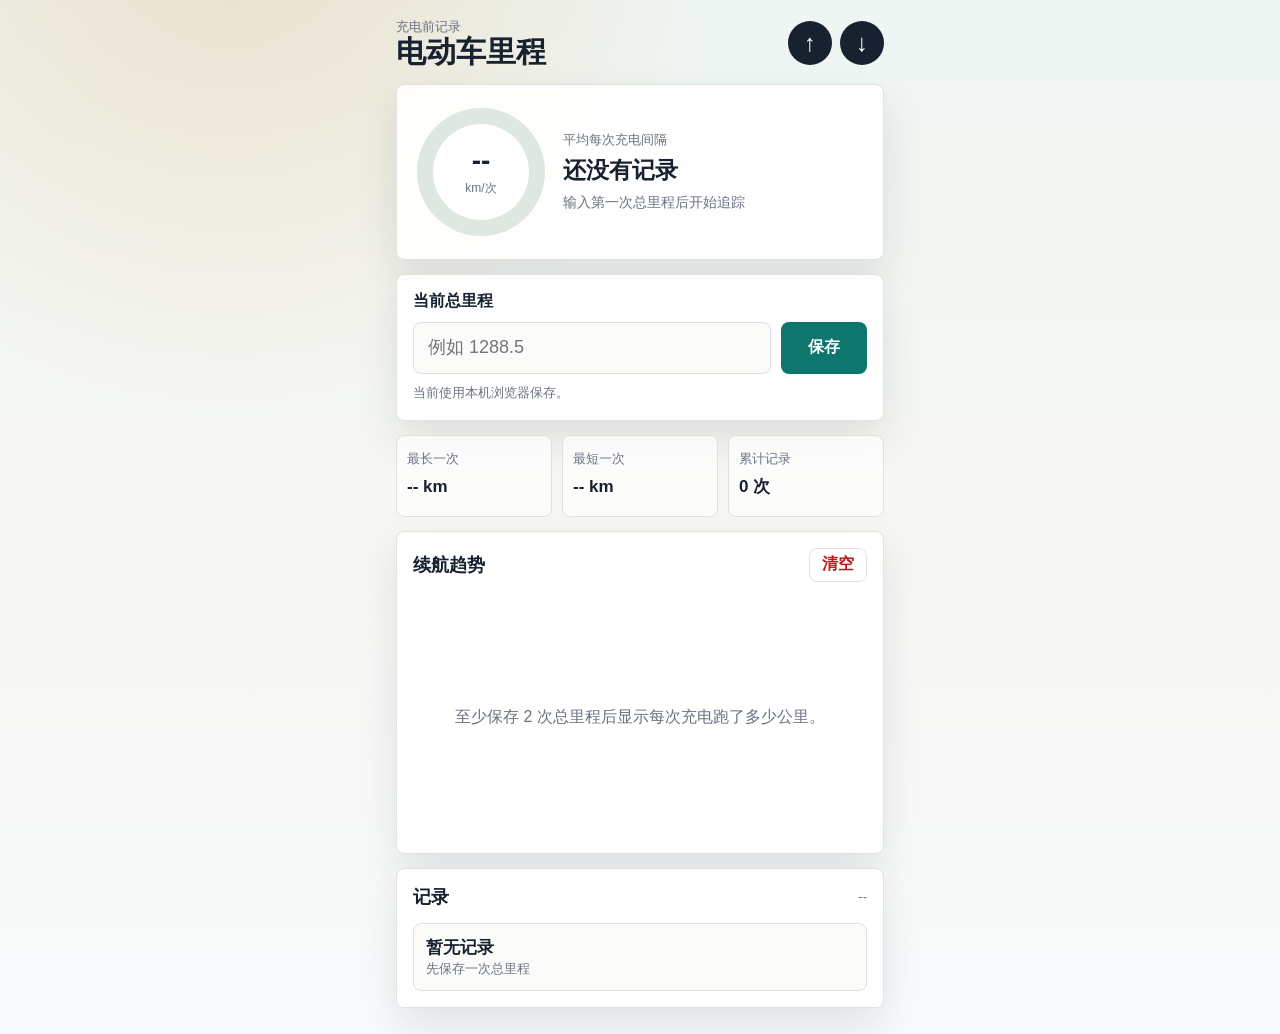
==== index.html @ 2bddc366 "Add files via upload" ====
<!doctype html>
<html lang="zh-CN">
  <head>
    <meta charset="UTF-8" />
    <meta name="viewport" content="width=device-width, initial-scale=1.0, viewport-fit=cover" />
    <meta name="theme-color" content="#111827" />
    <title>电动车充电里程记录</title>
    <link rel="stylesheet" href="./styles.css" />
  </head>
  <body>
    <main class="app-shell">
      <header class="topbar">
        <div>
          <p class="eyebrow">充电前记录</p>
          <h1>电动车里程</h1>
        </div>
        <div class="top-actions">
          <button class="icon-button" id="importBtn" type="button" aria-label="导入 JSON" title="导入 JSON">
            <span aria-hidden="true">↑</span>
          </button>
          <button class="icon-button" id="exportBtn" type="button" aria-label="导出数据" title="导出数据">
            <span aria-hidden="true">↓</span>
          </button>
          <input id="importFile" type="file" accept="application/json,.json" hidden />
        </div>
      </header>

      <section class="hero-panel" aria-label="本次统计">
        <div class="gauge" aria-hidden="true">
          <div class="gauge-ring">
            <span id="avgDistance">--</span>
            <small>km/次</small>
          </div>
        </div>
        <div class="hero-copy">
          <p>平均每次充电间隔</p>
          <strong id="latestDistance">还没有记录</strong>
          <span id="recordCount">输入第一次总里程后开始追踪</span>
        </div>
      </section>

      <form class="entry-form" id="entryForm" autocomplete="off">
        <label for="mileageInput">当前总里程</label>
        <div class="input-row">
          <input id="mileageInput" name="mileage" type="number" inputmode="decimal" min="0" step="0.1" placeholder="例如 1288.5" required />
          <button type="submit">保存</button>
        </div>
        <p class="form-note" id="formNote">每次充电前输入仪表盘上的总里程。</p>
      </form>

      <section class="stats-grid" aria-label="汇总数据">
        <article>
          <span>最长一次</span>
          <strong id="bestRun">-- km</strong>
        </article>
        <article>
          <span>最短一次</span>
          <strong id="shortRun">-- km</strong>
        </article>
        <article>
          <span>累计记录</span>
          <strong id="totalRecords">0 次</strong>
        </article>
      </section>

      <section class="chart-section" aria-label="每次充电里程图表">
        <div class="section-head">
          <h2>续航趋势</h2>
          <button class="ghost-button" id="clearBtn" type="button">清空</button>
        </div>
        <div class="chart-wrap">
          <canvas id="rangeChart" width="680" height="360"></canvas>
          <p class="empty-chart" id="emptyChart">至少保存 2 次总里程后显示每次充电跑了多少公里。</p>
        </div>
      </section>

      <section class="history-section" aria-label="历史记录">
        <div class="section-head">
          <h2>记录</h2>
          <span id="lastUpdated">--</span>
        </div>
        <ol class="history-list" id="historyList"></ol>
      </section>
    </main>

    <script src="./app.js"></script>
  </body>
</html>
---- styles.css ----
:root {
  color-scheme: light;
  --bg: #f6f7f2;
  --ink: #18212f;
  --muted: #6b7280;
  --panel: #ffffff;
  --line: #dde2da;
  --accent: #0f766e;
  --accent-dark: #115e59;
  --warm: #d97706;
  --danger: #b91c1c;
  --shadow: 0 18px 42px rgba(24, 33, 47, 0.1);
}

* {
  box-sizing: border-box;
}

body {
  margin: 0;
  min-height: 100vh;
  background:
    radial-gradient(circle at 18% -8%, rgba(217, 119, 6, 0.16), transparent 32%),
    linear-gradient(180deg, #eef5f2 0%, var(--bg) 48%, #f8fafc 100%);
  color: var(--ink);
  font-family: -apple-system, BlinkMacSystemFont, "Segoe UI", sans-serif;
}

button,
input {
  font: inherit;
}

.app-shell {
  width: min(100%, 520px);
  min-height: 100vh;
  margin: 0 auto;
  padding: max(18px, env(safe-area-inset-top)) 16px max(26px, env(safe-area-inset-bottom));
}

.topbar,
.top-actions,
.section-head,
.input-row,
.history-item {
  display: flex;
  align-items: center;
}

.topbar {
  justify-content: space-between;
  gap: 14px;
  margin-bottom: 16px;
}

.top-actions {
  flex: 0 0 auto;
  gap: 8px;
}

.eyebrow,
.hero-copy p,
.stats-grid span,
.section-head span,
.history-date,
.form-note {
  margin: 0;
  color: var(--muted);
  font-size: 13px;
}

h1,
h2 {
  margin: 0;
  letter-spacing: 0;
}

h1 {
  font-size: 30px;
  line-height: 1.05;
}

h2 {
  font-size: 18px;
}

.icon-button,
.ghost-button,
.input-row button {
  border: 0;
  cursor: pointer;
  -webkit-tap-highlight-color: transparent;
}

.icon-button {
  width: 44px;
  height: 44px;
  border-radius: 50%;
  background: var(--ink);
  color: #fff;
  font-size: 24px;
  line-height: 1;
}

.hero-panel,
.entry-form,
.chart-section,
.history-section {
  background: rgba(255, 255, 255, 0.9);
  border: 1px solid rgba(221, 226, 218, 0.9);
  box-shadow: var(--shadow);
}

.hero-panel {
  display: grid;
  grid-template-columns: 128px 1fr;
  gap: 18px;
  align-items: center;
  min-height: 176px;
  padding: 20px;
  border-radius: 8px;
}

.gauge {
  width: 128px;
  aspect-ratio: 1;
  display: grid;
  place-items: center;
  border-radius: 50%;
  background: conic-gradient(var(--accent) var(--gauge-value, 0deg), #dfe7e1 0);
}

.gauge-ring {
  width: 96px;
  aspect-ratio: 1;
  display: grid;
  place-items: center;
  align-content: center;
  border-radius: 50%;
  background: #fff;
}

.gauge-ring span {
  font-size: 28px;
  font-weight: 800;
  line-height: 1;
}

.gauge-ring small {
  color: var(--muted);
  font-size: 12px;
  margin-top: 5px;
}

.hero-copy strong {
  display: block;
  margin: 8px 0;
  font-size: 23px;
  line-height: 1.18;
}

.hero-copy span {
  color: var(--muted);
  font-size: 14px;
  line-height: 1.35;
}

.entry-form {
  margin-top: 14px;
  padding: 16px;
  border-radius: 8px;
}

.entry-form label {
  display: block;
  margin-bottom: 10px;
  font-weight: 700;
}

.input-row {
  gap: 10px;
}

.input-row input {
  min-width: 0;
  width: 100%;
  height: 52px;
  border: 1px solid var(--line);
  border-radius: 8px;
  padding: 0 14px;
  background: #fbfcfa;
  color: var(--ink);
  font-size: 18px;
  outline: none;
}

.input-row input:focus {
  border-color: var(--accent);
  box-shadow: 0 0 0 3px rgba(15, 118, 110, 0.12);
}

.input-row button {
  width: 86px;
  height: 52px;
  flex: 0 0 86px;
  border-radius: 8px;
  background: var(--accent);
  color: #fff;
  font-weight: 800;
}

.input-row button:active,
.icon-button:active,
.ghost-button:active {
  transform: translateY(1px);
}

.form-note {
  min-height: 20px;
  margin-top: 10px;
}

.form-note.error {
  color: var(--danger);
}

.stats-grid {
  display: grid;
  grid-template-columns: repeat(3, minmax(0, 1fr));
  gap: 10px;
  margin: 14px 0;
}

.stats-grid article {
  min-height: 82px;
  padding: 13px 10px;
  border-radius: 8px;
  border: 1px solid var(--line);
  background: rgba(255, 255, 255, 0.72);
}

.stats-grid strong {
  display: block;
  margin-top: 9px;
  font-size: 17px;
  line-height: 1.16;
}

.chart-section,
.history-section {
  padding: 16px;
  border-radius: 8px;
}

.history-section {
  margin-top: 14px;
}

.section-head {
  justify-content: space-between;
  gap: 12px;
  margin-bottom: 14px;
}

.ghost-button {
  min-width: 58px;
  height: 34px;
  border: 1px solid var(--line);
  border-radius: 8px;
  background: #fff;
  color: var(--danger);
  font-weight: 700;
}

.chart-wrap {
  position: relative;
  width: 100%;
  aspect-ratio: 1.88;
  min-height: 190px;
}

#rangeChart {
  width: 100%;
  height: 100%;
}

.empty-chart {
  position: absolute;
  inset: 0;
  display: grid;
  place-items: center;
  margin: 0;
  padding: 22px;
  color: var(--muted);
  text-align: center;
  line-height: 1.45;
}

.history-list {
  display: grid;
  gap: 10px;
  margin: 0;
  padding: 0;
  list-style: none;
}

.history-item {
  justify-content: space-between;
  gap: 12px;
  min-height: 62px;
  padding: 12px;
  border: 1px solid var(--line);
  border-radius: 8px;
  background: #fbfcfa;
}

.history-main strong,
.history-delta {
  display: block;
}

.history-main strong {
  font-size: 17px;
}

.history-delta {
  color: var(--accent-dark);
  font-weight: 800;
  white-space: nowrap;
}

.delete-record {
  width: 36px;
  height: 36px;
  flex: 0 0 36px;
  border: 0;
  border-radius: 50%;
  background: #f3f4f6;
  color: var(--muted);
  font-size: 20px;
  cursor: pointer;
}

@media (max-width: 380px) {
  .hero-panel {
    grid-template-columns: 106px 1fr;
    gap: 14px;
    padding: 16px;
  }

  .gauge {
    width: 106px;
  }

  .gauge-ring {
    width: 78px;
  }

  .gauge-ring span {
    font-size: 23px;
  }

  .hero-copy strong {
    font-size: 20px;
  }

  .stats-grid strong {
    font-size: 15px;
  }
}
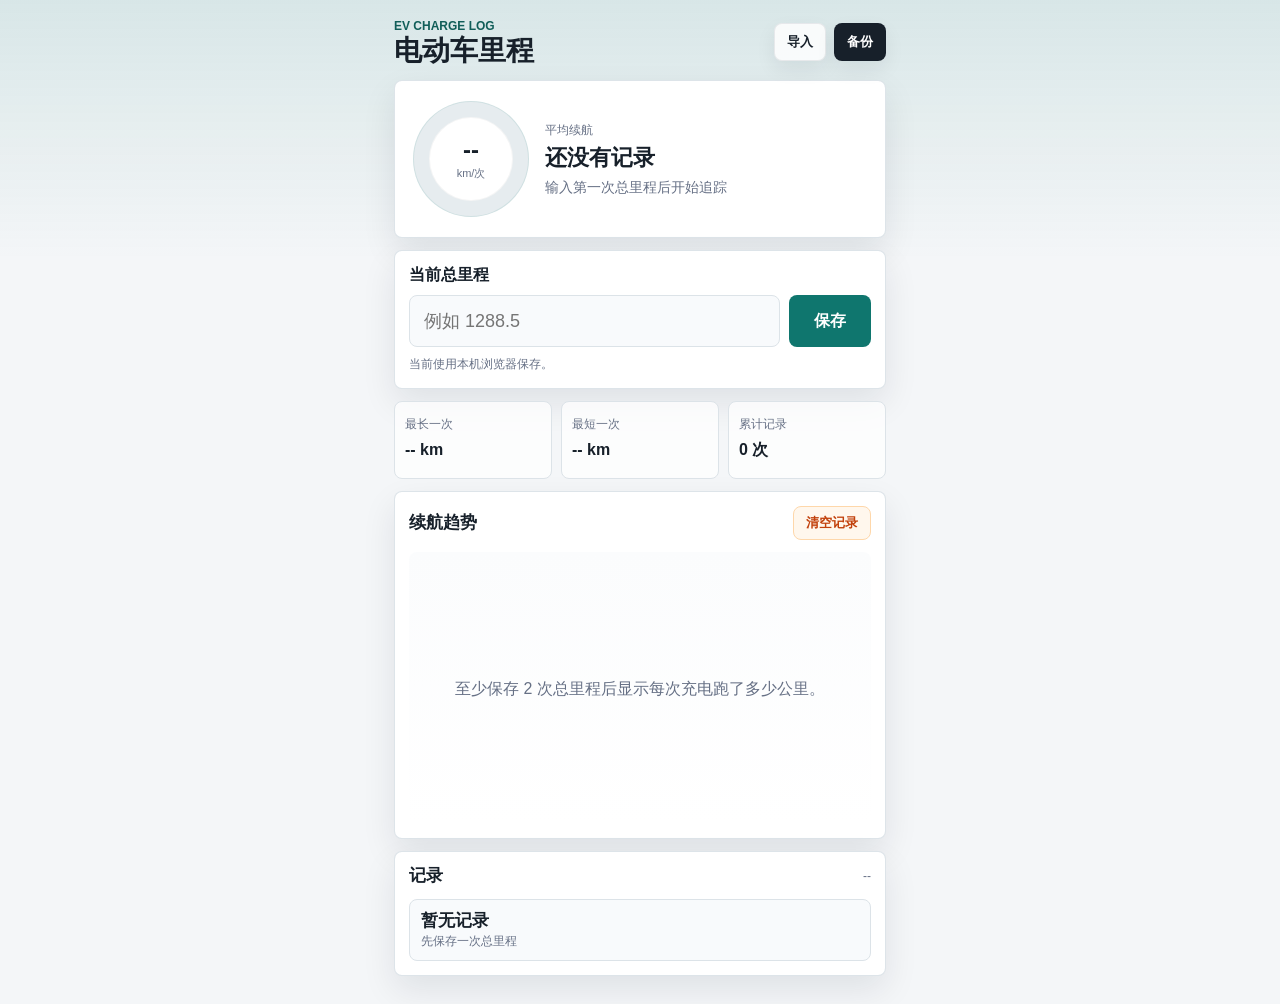
==== commit 3c066c69: "Add files via upload" ====
--- a/index.html
+++ b/index.html
@@ -11,16 +11,12 @@
     <main class="app-shell">
       <header class="topbar">
         <div>
-          <p class="eyebrow">充电前记录</p>
+          <p class="eyebrow">EV CHARGE LOG</p>
           <h1>电动车里程</h1>
         </div>
         <div class="top-actions">
-          <button class="icon-button" id="importBtn" type="button" aria-label="导入 JSON" title="导入 JSON">
-            <span aria-hidden="true">↑</span>
-          </button>
-          <button class="icon-button" id="exportBtn" type="button" aria-label="导出数据" title="导出数据">
-            <span aria-hidden="true">↓</span>
-          </button>
+          <button class="icon-button" id="importBtn" type="button" aria-label="导入 JSON" title="导入 JSON">导入</button>
+          <button class="icon-button primary" id="exportBtn" type="button" aria-label="导出数据" title="导出数据">备份</button>
           <input id="importFile" type="file" accept="application/json,.json" hidden />
         </div>
       </header>
@@ -33,7 +29,7 @@
           </div>
         </div>
         <div class="hero-copy">
-          <p>平均每次充电间隔</p>
+          <p>平均续航</p>
           <strong id="latestDistance">还没有记录</strong>
           <span id="recordCount">输入第一次总里程后开始追踪</span>
         </div>
@@ -66,7 +62,7 @@
       <section class="chart-section" aria-label="每次充电里程图表">
         <div class="section-head">
           <h2>续航趋势</h2>
-          <button class="ghost-button" id="clearBtn" type="button">清空</button>
+          <button class="ghost-button" id="clearBtn" type="button">清空记录</button>
         </div>
         <div class="chart-wrap">
           <canvas id="rangeChart" width="680" height="360"></canvas>
--- a/styles.css
+++ b/styles.css
@@ -1,27 +1,35 @@
 :root {
   color-scheme: light;
-  --bg: #f6f7f2;
-  --ink: #18212f;
-  --muted: #6b7280;
-  --panel: #ffffff;
-  --line: #dde2da;
+  --bg: #f4f6f8;
+  --surface: #ffffff;
+  --surface-soft: #f8fafc;
+  --ink: #17202a;
+  --muted: #667085;
+  --line: #dce3e8;
   --accent: #0f766e;
-  --accent-dark: #115e59;
-  --warm: #d97706;
-  --danger: #b91c1c;
-  --shadow: 0 18px 42px rgba(24, 33, 47, 0.1);
+  --accent-strong: #115e59;
+  --accent-soft: #e2f4f1;
+  --blue: #2563eb;
+  --amber: #d97706;
+  --danger: #c2410c;
+  --shadow: 0 14px 34px rgba(15, 23, 42, 0.09);
 }
 
 * {
   box-sizing: border-box;
+}
+
+html {
+  min-height: 100%;
+  background: var(--bg);
 }
 
 body {
   margin: 0;
   min-height: 100vh;
   background:
-    radial-gradient(circle at 18% -8%, rgba(217, 119, 6, 0.16), transparent 32%),
-    linear-gradient(180deg, #eef5f2 0%, var(--bg) 48%, #f8fafc 100%);
+    linear-gradient(180deg, rgba(15, 118, 110, 0.12) 0, rgba(15, 118, 110, 0) 260px),
+    var(--bg);
   color: var(--ink);
   font-family: -apple-system, BlinkMacSystemFont, "Segoe UI", sans-serif;
 }
@@ -29,13 +37,18 @@
 button,
 input {
   font: inherit;
+}
+
+button {
+  cursor: pointer;
+  -webkit-tap-highlight-color: transparent;
 }
 
 .app-shell {
   width: min(100%, 520px);
   min-height: 100vh;
   margin: 0 auto;
-  padding: max(18px, env(safe-area-inset-top)) 16px max(26px, env(safe-area-inset-bottom));
+  padding: max(18px, env(safe-area-inset-top)) 14px max(28px, env(safe-area-inset-bottom));
 }
 
 .topbar,
@@ -49,8 +62,8 @@
 
 .topbar {
   justify-content: space-between;
-  gap: 14px;
-  margin-bottom: 16px;
+  gap: 12px;
+  margin-bottom: 14px;
 }
 
 .top-actions {
@@ -66,7 +79,13 @@
 .form-note {
   margin: 0;
   color: var(--muted);
-  font-size: 13px;
+  font-size: 12px;
+  line-height: 1.35;
+}
+
+.eyebrow {
+  color: var(--accent-strong);
+  font-weight: 800;
 }
 
 h1,
@@ -76,109 +95,128 @@
 }
 
 h1 {
-  font-size: 30px;
-  line-height: 1.05;
+  margin-top: 2px;
+  font-size: 28px;
+  line-height: 1.08;
 }
 
 h2 {
-  font-size: 18px;
+  font-size: 17px;
+  line-height: 1.2;
 }
 
 .icon-button,
 .ghost-button,
-.input-row button {
+.input-row button,
+.delete-record {
   border: 0;
-  cursor: pointer;
-  -webkit-tap-highlight-color: transparent;
 }
 
 .icon-button {
-  width: 44px;
-  height: 44px;
-  border-radius: 50%;
+  min-width: 48px;
+  height: 38px;
+  padding: 0 12px;
+  border-radius: 8px;
+  background: rgba(255, 255, 255, 0.82);
+  border: 1px solid rgba(15, 23, 42, 0.08);
+  color: var(--ink);
+  font-size: 13px;
+  font-weight: 800;
+  box-shadow: 0 8px 20px rgba(15, 23, 42, 0.07);
+}
+
+.icon-button.primary {
   background: var(--ink);
   color: #fff;
-  font-size: 24px;
-  line-height: 1;
 }
 
 .hero-panel,
 .entry-form,
 .chart-section,
 .history-section {
-  background: rgba(255, 255, 255, 0.9);
-  border: 1px solid rgba(221, 226, 218, 0.9);
+  background: var(--surface);
+  border: 1px solid rgba(220, 227, 232, 0.95);
+  border-radius: 8px;
   box-shadow: var(--shadow);
 }
 
 .hero-panel {
   display: grid;
-  grid-template-columns: 128px 1fr;
-  gap: 18px;
+  grid-template-columns: 116px minmax(0, 1fr);
+  gap: 16px;
   align-items: center;
-  min-height: 176px;
-  padding: 20px;
-  border-radius: 8px;
+  min-height: 158px;
+  padding: 18px;
 }
 
 .gauge {
-  width: 128px;
+  width: 116px;
   aspect-ratio: 1;
   display: grid;
   place-items: center;
   border-radius: 50%;
-  background: conic-gradient(var(--accent) var(--gauge-value, 0deg), #dfe7e1 0);
+  background: conic-gradient(var(--accent) var(--gauge-value, 0deg), #e6ecef 0);
+  box-shadow: inset 0 0 0 1px rgba(15, 118, 110, 0.1);
 }
 
 .gauge-ring {
-  width: 96px;
+  width: 84px;
   aspect-ratio: 1;
   display: grid;
   place-items: center;
   align-content: center;
   border-radius: 50%;
   background: #fff;
+  box-shadow: inset 0 0 0 1px rgba(15, 23, 42, 0.04);
 }
 
 .gauge-ring span {
-  font-size: 28px;
-  font-weight: 800;
+  max-width: 72px;
+  overflow: hidden;
+  font-size: 24px;
+  font-weight: 900;
   line-height: 1;
+  text-overflow: ellipsis;
+  white-space: nowrap;
 }
 
 .gauge-ring small {
+  margin-top: 4px;
   color: var(--muted);
-  font-size: 12px;
-  margin-top: 5px;
+  font-size: 11px;
+}
+
+.hero-copy {
+  min-width: 0;
 }
 
 .hero-copy strong {
   display: block;
-  margin: 8px 0;
-  font-size: 23px;
+  margin: 7px 0;
+  font-size: 22px;
   line-height: 1.18;
 }
 
 .hero-copy span {
+  display: block;
   color: var(--muted);
   font-size: 14px;
   line-height: 1.35;
 }
 
 .entry-form {
-  margin-top: 14px;
-  padding: 16px;
-  border-radius: 8px;
+  margin-top: 12px;
+  padding: 14px;
 }
 
 .entry-form label {
   display: block;
-  margin-bottom: 10px;
-  font-weight: 700;
+  margin-bottom: 9px;
+  font-weight: 800;
 }
 
 .input-row {
-  gap: 10px;
+  gap: 9px;
 }
 
 .input-row input {
@@ -188,7 +226,7 @@
   border: 1px solid var(--line);
   border-radius: 8px;
   padding: 0 14px;
-  background: #fbfcfa;
+  background: var(--surface-soft);
   color: var(--ink);
   font-size: 18px;
   outline: none;
@@ -196,87 +234,94 @@
 
 .input-row input:focus {
   border-color: var(--accent);
-  box-shadow: 0 0 0 3px rgba(15, 118, 110, 0.12);
+  box-shadow: 0 0 0 4px rgba(15, 118, 110, 0.12);
 }
 
 .input-row button {
-  width: 86px;
+  width: 82px;
   height: 52px;
-  flex: 0 0 86px;
+  flex: 0 0 82px;
   border-radius: 8px;
   background: var(--accent);
   color: #fff;
-  font-weight: 800;
+  font-weight: 900;
 }
 
 .input-row button:active,
 .icon-button:active,
-.ghost-button:active {
+.ghost-button:active,
+.delete-record:active {
   transform: translateY(1px);
 }
 
 .form-note {
-  min-height: 20px;
-  margin-top: 10px;
+  min-height: 18px;
+  margin-top: 9px;
 }
 
 .form-note.error {
   color: var(--danger);
+  font-weight: 700;
 }
 
 .stats-grid {
   display: grid;
   grid-template-columns: repeat(3, minmax(0, 1fr));
-  gap: 10px;
-  margin: 14px 0;
+  gap: 9px;
+  margin: 12px 0;
 }
 
 .stats-grid article {
-  min-height: 82px;
-  padding: 13px 10px;
+  min-height: 78px;
+  padding: 12px 10px;
   border-radius: 8px;
   border: 1px solid var(--line);
-  background: rgba(255, 255, 255, 0.72);
+  background: rgba(255, 255, 255, 0.76);
 }
 
 .stats-grid strong {
   display: block;
-  margin-top: 9px;
-  font-size: 17px;
+  margin-top: 8px;
+  font-size: 16px;
   line-height: 1.16;
+  overflow-wrap: anywhere;
 }
 
 .chart-section,
 .history-section {
-  padding: 16px;
-  border-radius: 8px;
+  padding: 14px;
 }
 
 .history-section {
-  margin-top: 14px;
+  margin-top: 12px;
 }
 
 .section-head {
   justify-content: space-between;
   gap: 12px;
-  margin-bottom: 14px;
+  margin-bottom: 12px;
 }
 
 .ghost-button {
-  min-width: 58px;
+  min-width: 78px;
   height: 34px;
-  border: 1px solid var(--line);
-  border-radius: 8px;
-  background: #fff;
+  padding: 0 10px;
+  border: 1px solid #fed7aa;
+  border-radius: 8px;
+  background: #fff7ed;
   color: var(--danger);
-  font-weight: 700;
+  font-size: 13px;
+  font-weight: 800;
 }
 
 .chart-wrap {
   position: relative;
   width: 100%;
-  aspect-ratio: 1.88;
-  min-height: 190px;
+  aspect-ratio: 1.7;
+  min-height: 206px;
+  border-radius: 8px;
+  background: linear-gradient(180deg, #fbfcfd 0%, #ffffff 100%);
+  overflow: hidden;
 }
 
 #rangeChart {
@@ -298,7 +343,7 @@
 
 .history-list {
   display: grid;
-  gap: 10px;
+  gap: 9px;
   margin: 0;
   padding: 0;
   list-style: none;
@@ -306,12 +351,16 @@
 
 .history-item {
   justify-content: space-between;
-  gap: 12px;
+  gap: 10px;
   min-height: 62px;
-  padding: 12px;
+  padding: 11px;
   border: 1px solid var(--line);
   border-radius: 8px;
-  background: #fbfcfa;
+  background: var(--surface-soft);
+}
+
+.history-main {
+  min-width: 0;
 }
 
 .history-main strong,
@@ -321,50 +370,83 @@
 
 .history-main strong {
   font-size: 17px;
+  line-height: 1.22;
 }
 
 .history-delta {
-  color: var(--accent-dark);
-  font-weight: 800;
+  color: var(--accent-strong);
+  font-weight: 900;
   white-space: nowrap;
 }
 
 .delete-record {
-  width: 36px;
-  height: 36px;
-  flex: 0 0 36px;
-  border: 0;
-  border-radius: 50%;
-  background: #f3f4f6;
+  width: 34px;
+  height: 34px;
+  flex: 0 0 34px;
+  border-radius: 8px;
+  background: #edf1f4;
   color: var(--muted);
   font-size: 20px;
-  cursor: pointer;
+  line-height: 1;
 }
 
 @media (max-width: 380px) {
+  .app-shell {
+    padding-left: 12px;
+    padding-right: 12px;
+  }
+
+  h1 {
+    font-size: 25px;
+  }
+
+  .topbar {
+    align-items: flex-start;
+  }
+
+  .top-actions {
+    gap: 6px;
+  }
+
+  .icon-button {
+    min-width: 44px;
+    height: 36px;
+    padding: 0 9px;
+    font-size: 12px;
+  }
+
   .hero-panel {
-    grid-template-columns: 106px 1fr;
-    gap: 14px;
-    padding: 16px;
+    grid-template-columns: 98px minmax(0, 1fr);
+    gap: 13px;
+    padding: 14px;
   }
 
   .gauge {
-    width: 106px;
+    width: 98px;
   }
 
   .gauge-ring {
-    width: 78px;
+    width: 72px;
   }
 
   .gauge-ring span {
-    font-size: 23px;
+    max-width: 62px;
+    font-size: 21px;
   }
 
   .hero-copy strong {
-    font-size: 20px;
+    font-size: 19px;
+  }
+
+  .stats-grid {
+    gap: 7px;
+  }
+
+  .stats-grid article {
+    padding: 10px 8px;
   }
 
   .stats-grid strong {
-    font-size: 15px;
-  }
-}
+    font-size: 14px;
+  }
+}
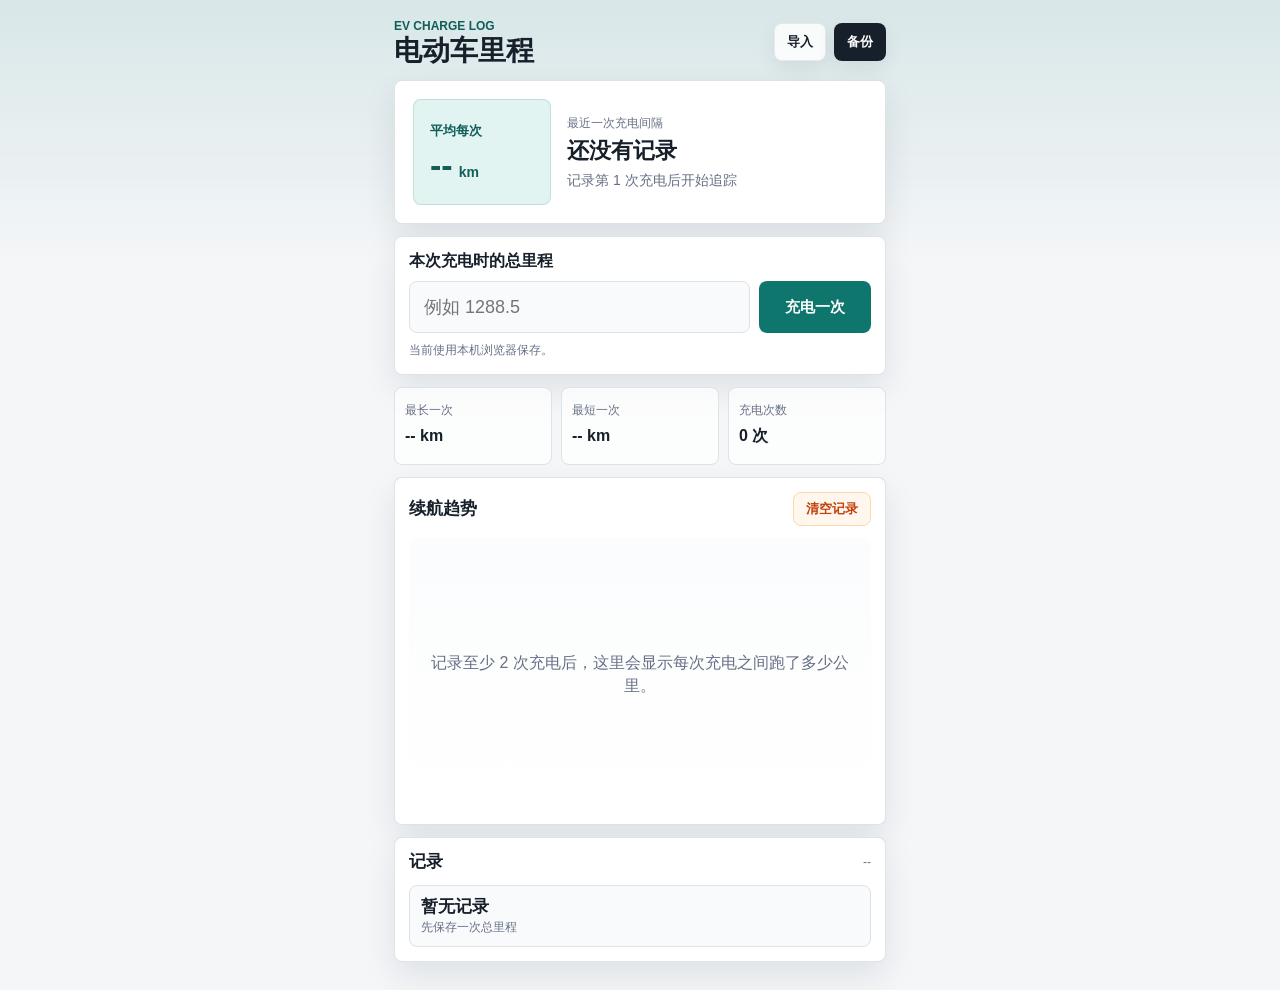
==== commit 532659a7: "Add files via upload" ====
--- a/index.html
+++ b/index.html
@@ -22,26 +22,24 @@
       </header>
 
       <section class="hero-panel" aria-label="本次统计">
-        <div class="gauge" aria-hidden="true">
-          <div class="gauge-ring">
-            <span id="avgDistance">--</span>
-            <small>km/次</small>
-          </div>
+        <div class="hero-metric">
+          <span>平均每次</span>
+          <strong><b id="avgDistance">--</b><small>km</small></strong>
         </div>
         <div class="hero-copy">
-          <p>平均续航</p>
+          <p>最近一次充电间隔</p>
           <strong id="latestDistance">还没有记录</strong>
           <span id="recordCount">输入第一次总里程后开始追踪</span>
         </div>
       </section>
 
       <form class="entry-form" id="entryForm" autocomplete="off">
-        <label for="mileageInput">当前总里程</label>
+        <label for="mileageInput">本次充电时的总里程</label>
         <div class="input-row">
           <input id="mileageInput" name="mileage" type="number" inputmode="decimal" min="0" step="0.1" placeholder="例如 1288.5" required />
-          <button type="submit">保存</button>
+          <button type="submit">充电一次</button>
         </div>
-        <p class="form-note" id="formNote">每次充电前输入仪表盘上的总里程。</p>
+        <p class="form-note" id="formNote">每次充电时输入仪表盘总里程，然后点“充电一次”。</p>
       </form>
 
       <section class="stats-grid" aria-label="汇总数据">
@@ -54,7 +52,7 @@
           <strong id="shortRun">-- km</strong>
         </article>
         <article>
-          <span>累计记录</span>
+          <span>充电次数</span>
           <strong id="totalRecords">0 次</strong>
         </article>
       </section>
@@ -66,7 +64,7 @@
         </div>
         <div class="chart-wrap">
           <canvas id="rangeChart" width="680" height="360"></canvas>
-          <p class="empty-chart" id="emptyChart">至少保存 2 次总里程后显示每次充电跑了多少公里。</p>
+          <p class="empty-chart" id="emptyChart">记录至少 2 次充电后，这里会显示每次充电之间跑了多少公里。</p>
         </div>
       </section>
 
--- a/styles.css
+++ b/styles.css
@@ -142,48 +142,51 @@
 
 .hero-panel {
   display: grid;
-  grid-template-columns: 116px minmax(0, 1fr);
+  grid-template-columns: 138px minmax(0, 1fr);
   gap: 16px;
   align-items: center;
-  min-height: 158px;
+  min-height: 142px;
   padding: 18px;
 }
 
-.gauge {
-  width: 116px;
-  aspect-ratio: 1;
+.hero-metric {
+  min-height: 106px;
   display: grid;
-  place-items: center;
-  border-radius: 50%;
-  background: conic-gradient(var(--accent) var(--gauge-value, 0deg), #e6ecef 0);
-  box-shadow: inset 0 0 0 1px rgba(15, 118, 110, 0.1);
-}
-
-.gauge-ring {
-  width: 84px;
-  aspect-ratio: 1;
-  display: grid;
-  place-items: center;
   align-content: center;
-  border-radius: 50%;
-  background: #fff;
-  box-shadow: inset 0 0 0 1px rgba(15, 23, 42, 0.04);
-}
-
-.gauge-ring span {
-  max-width: 72px;
+  gap: 8px;
+  padding: 16px;
+  border-radius: 8px;
+  background: var(--accent-soft);
+  border: 1px solid rgba(15, 118, 110, 0.16);
+}
+
+.hero-metric span {
+  color: var(--accent-strong);
+  font-size: 13px;
+  font-weight: 800;
+}
+
+.hero-metric strong {
+  display: flex;
+  align-items: baseline;
+  gap: 6px;
+  min-width: 0;
+}
+
+.hero-metric b {
+  max-width: 92px;
   overflow: hidden;
-  font-size: 24px;
-  font-weight: 900;
+  color: var(--accent-strong);
+  font-size: 34px;
   line-height: 1;
   text-overflow: ellipsis;
   white-space: nowrap;
 }
 
-.gauge-ring small {
-  margin-top: 4px;
-  color: var(--muted);
-  font-size: 11px;
+.hero-metric small {
+  color: var(--accent-strong);
+  font-size: 14px;
+  font-weight: 800;
 }
 
 .hero-copy {
@@ -238,13 +241,14 @@
 }
 
 .input-row button {
-  width: 82px;
+  width: 112px;
   height: 52px;
-  flex: 0 0 82px;
+  flex: 0 0 112px;
   border-radius: 8px;
   background: var(--accent);
   color: #fff;
   font-weight: 900;
+  font-size: 15px;
 }
 
 .input-row button:active,
@@ -341,6 +345,10 @@
   line-height: 1.45;
 }
 
+.empty-chart[hidden] {
+  display: none;
+}
+
 .history-list {
   display: grid;
   gap: 9px;
@@ -416,28 +424,31 @@
   }
 
   .hero-panel {
-    grid-template-columns: 98px minmax(0, 1fr);
+    grid-template-columns: 112px minmax(0, 1fr);
     gap: 13px;
     padding: 14px;
   }
 
-  .gauge {
-    width: 98px;
-  }
-
-  .gauge-ring {
-    width: 72px;
-  }
-
-  .gauge-ring span {
-    max-width: 62px;
-    font-size: 21px;
+  .hero-metric {
+    min-height: 96px;
+    padding: 12px;
+  }
+
+  .hero-metric b {
+    max-width: 72px;
+    font-size: 28px;
   }
 
   .hero-copy strong {
     font-size: 19px;
   }
 
+  .input-row button {
+    width: 98px;
+    flex-basis: 98px;
+    font-size: 14px;
+  }
+
   .stats-grid {
     gap: 7px;
   }
